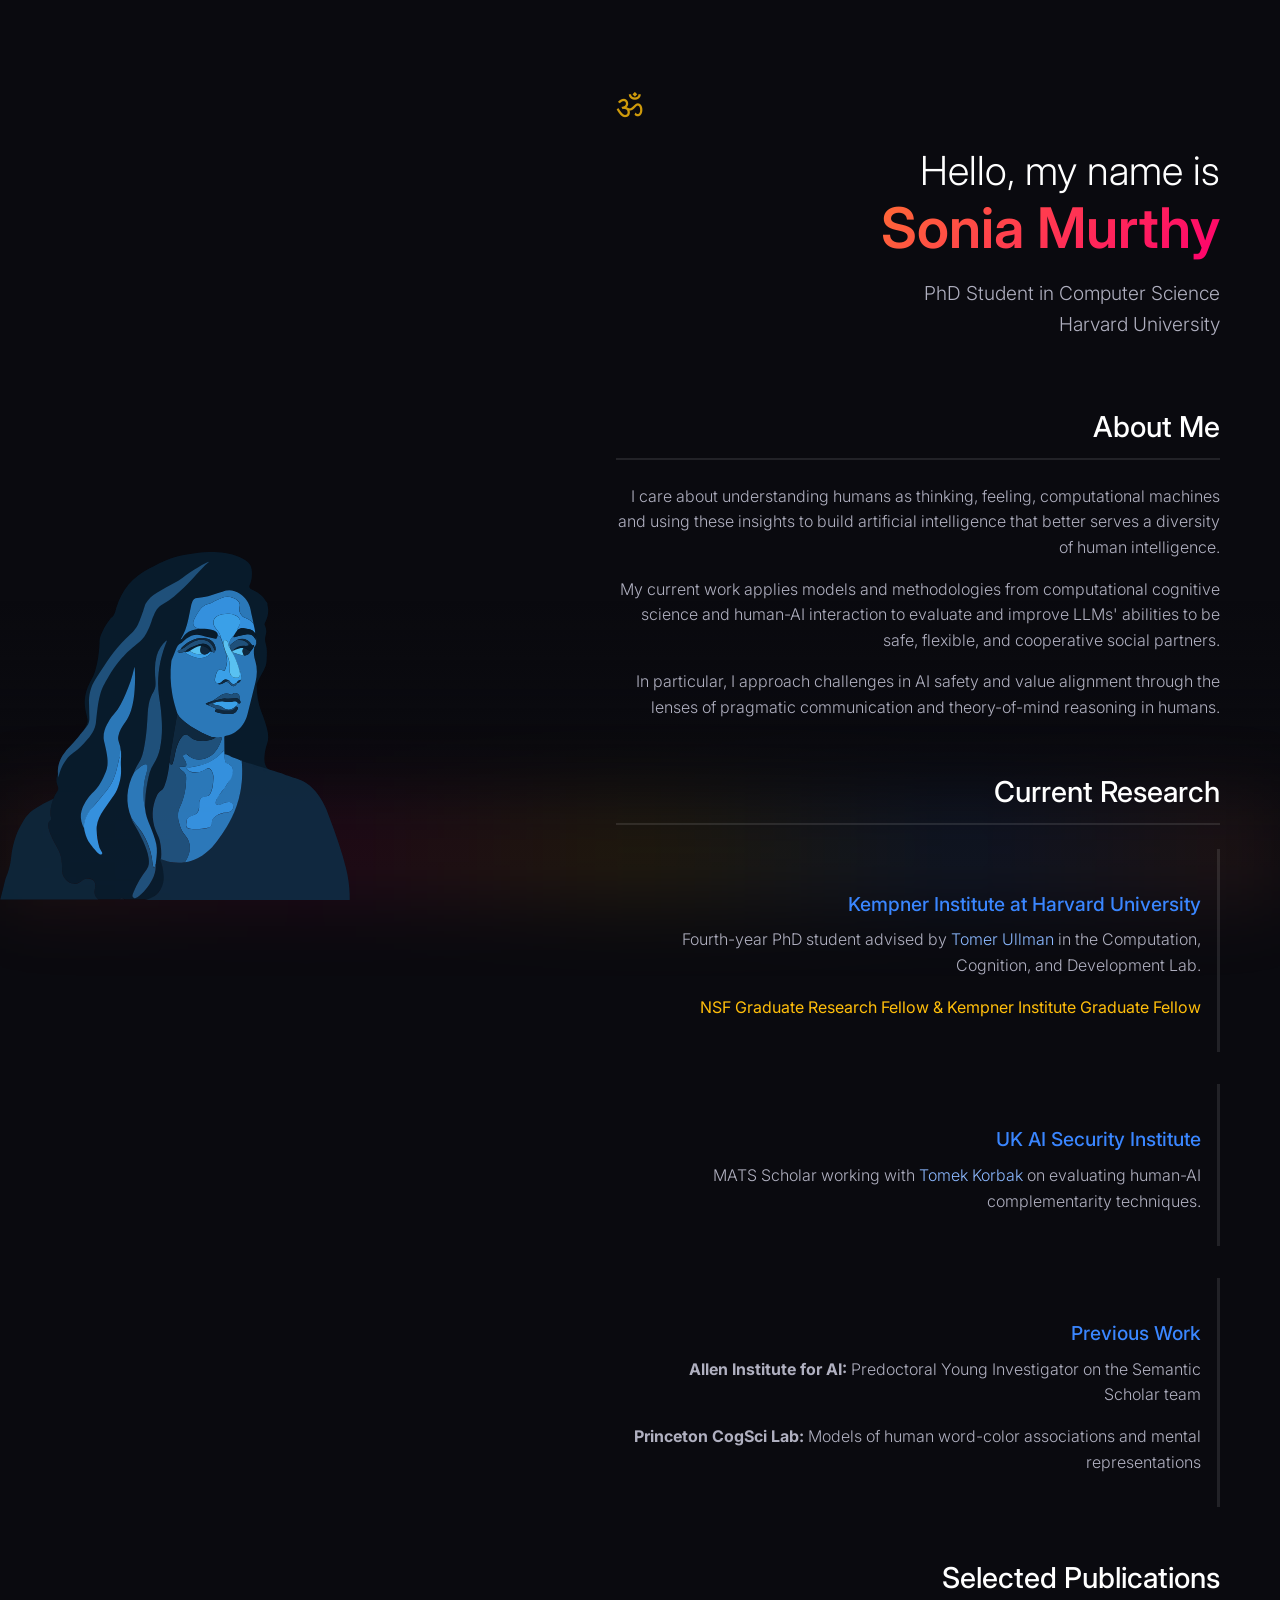
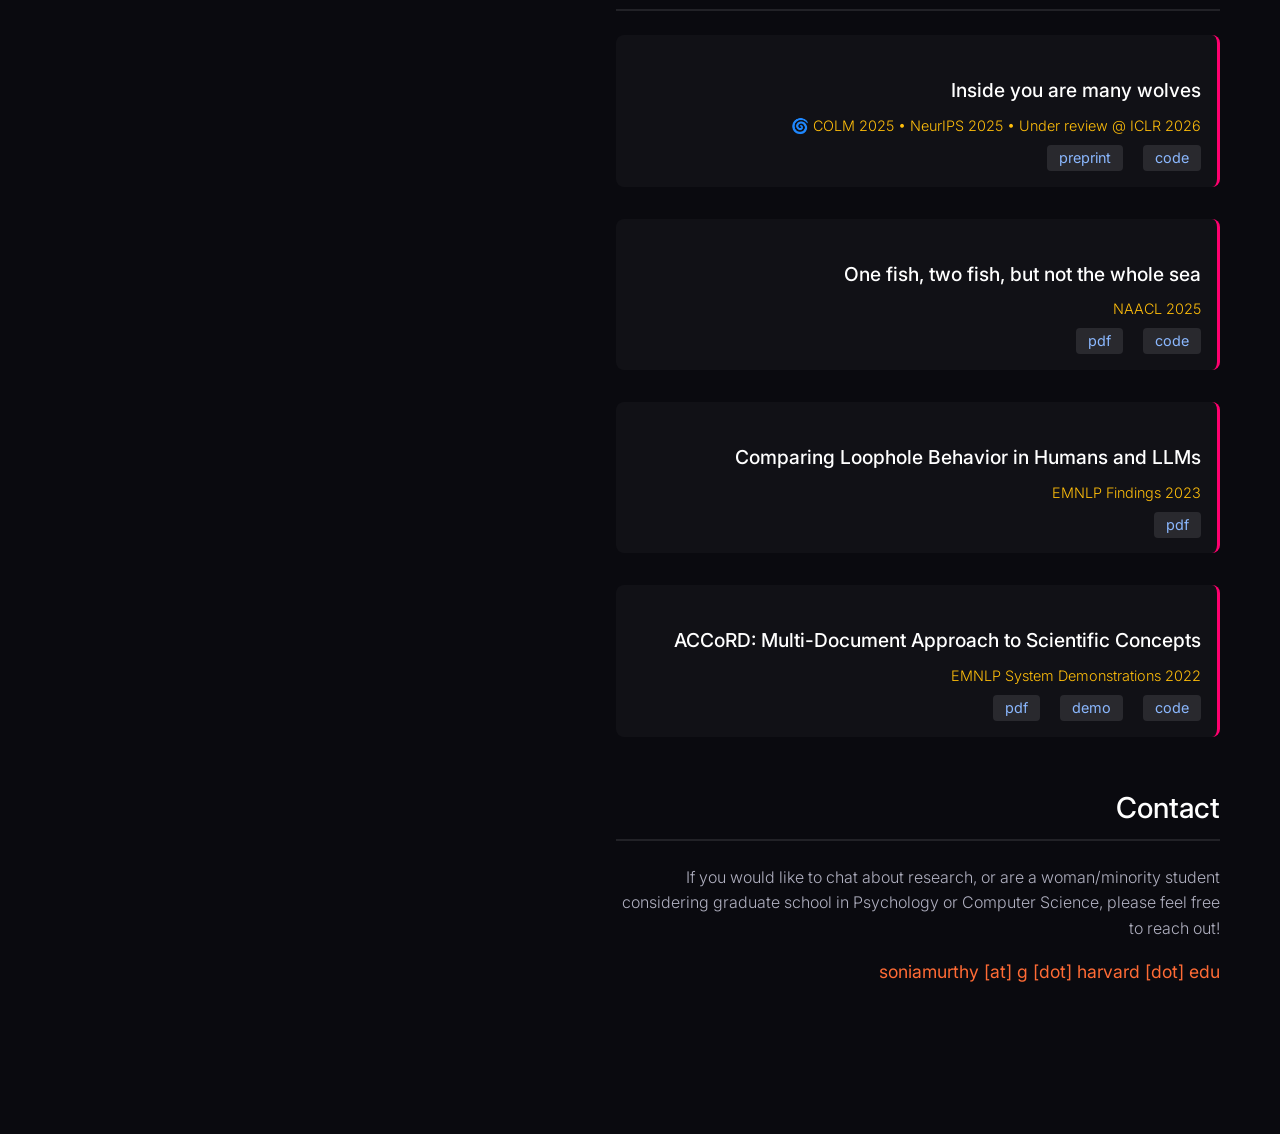
==== index-dark.html @ 1f0b8990 "init" ====
<!DOCTYPE html>
<html lang="en">
<head>
    <meta charset="UTF-8">
    <meta name="viewport" content="width=device-width, initial-scale=1.0">
    <title>Sonia Murthy - AI Researcher</title>
    <link rel="preconnect" href="https://fonts.googleapis.com">
    <link rel="preconnect" href="https://fonts.gstatic.com" crossorigin>
    <link href="https://fonts.googleapis.com/css2?family=Inter:wght@300;400;500;600;700&display=swap" rel="stylesheet">
    <link rel="stylesheet" href="style-dark.css">
</head>
<body>
    <!-- Fixed Portrait in Bottom Left -->
    <div class="portrait-container">
        <img src="images/portrait.svg" alt="Portrait" class="portrait">
    </div>

    <!-- Cascading Elements -->
    <div class="cascade-container">
        <img src="images/plumeria1.svg" alt="Plumeria" class="cascade-element plumeria-1">
        <img src="images/cube2.svg" alt="Cube" class="cascade-element cube-2">
        <img src="images/block1.svg" alt="Block" class="cascade-element block-1">
        <img src="images/paradise.svg" alt="Bird of Paradise" class="cascade-element paradise">
        <img src="images/cube3.svg" alt="Cube" class="cascade-element cube-3">
        <img src="images/plumeria2.svg" alt="Plumeria" class="cascade-element plumeria-2">
        <img src="images/block2.svg" alt="Block" class="cascade-element block-2">
        <img src="images/cube4.svg" alt="Cube" class="cascade-element cube-4">
        <img src="images/block3.svg" alt="Block" class="cascade-element block-3">
        <img src="images/cube5.svg" alt="Cube" class="cascade-element cube-5">
    </div>

    <!-- Color Gradient Overlay at Bottom -->
    <div class="color-dissolve"></div>

    <!-- Main Content - Right Justified -->
    <main class="content">
        <section class="intro">
            <div class="om-symbol">ॐ</div>
            <h1>Hello, my name is<br><span class="name">Sonia Murthy</span></h1>
            <p class="subtitle">PhD Student in Computer Science<br>Harvard University</p>
        </section>

        <section class="about">
            <h2>About Me</h2>
            <p>I care about understanding humans as thinking, feeling, computational machines and using these insights to build artificial intelligence that better serves a diversity of human intelligence.</p>
            
            <p>My current work applies models and methodologies from computational cognitive science and human-AI interaction to evaluate and improve LLMs' abilities to be safe, flexible, and cooperative social partners.</p>
            
            <p>In particular, I approach challenges in AI safety and value alignment through the lenses of pragmatic communication and theory-of-mind reasoning in humans.</p>
        </section>

        <section class="experience">
            <h2>Current Research</h2>
            
            <div class="position">
                <h3>Kempner Institute at Harvard University</h3>
                <p>Fourth-year PhD student advised by <a href="https://www.tomerullman.org/" target="_blank">Tomer Ullman</a> in the Computation, Cognition, and Development Lab.</p>
                <p class="highlight">NSF Graduate Research Fellow & Kempner Institute Graduate Fellow</p>
            </div>

            <div class="position">
                <h3>UK AI Security Institute</h3>
                <p>MATS Scholar working with <a href="https://tomekkorbak.com/" target="_blank">Tomek Korbak</a> on evaluating human-AI complementarity techniques.</p>
            </div>

            <div class="position">
                <h3>Previous Work</h3>
                <p><strong>Allen Institute for AI:</strong> Predoctoral Young Investigator on the Semantic Scholar team</p>
                <p><strong>Princeton CogSci Lab:</strong> Models of human word-color associations and mental representations</p>
            </div>
        </section>

        <section class="publications">
            <h2>Selected Publications</h2>
            
            <div class="publication">
                <h3>Inside you are many wolves</h3>
                <p class="venue">🌀 COLM 2025 • NeurIPS 2025 • Under review @ ICLR 2026</p>
                <div class="links">
                    <a href="https://arxiv.org/abs/2506.20666" target="_blank">preprint</a>
                    <a href="https://github.com/skmur/many-wolves" target="_blank">code</a>
                </div>
            </div>

            <div class="publication">
                <h3>One fish, two fish, but not the whole sea</h3>
                <p class="venue">NAACL 2025</p>
                <div class="links">
                    <a href="https://aclanthology.org/2025.naacl-long.561/" target="_blank">pdf</a>
                    <a href="https://github.com/skmur/onefish-twofish" target="_blank">code</a>
                </div>
            </div>

            <div class="publication">
                <h3>Comparing Loophole Behavior in Humans and LLMs</h3>
                <p class="venue">EMNLP Findings 2023</p>
                <div class="links">
                    <a href="https://aclanthology.org/2023.findings-emnlp.264/" target="_blank">pdf</a>
                </div>
            </div>

            <div class="publication">
                <h3>ACCoRD: Multi-Document Approach to Scientific Concepts</h3>
                <p class="venue">EMNLP System Demonstrations 2022</p>
                <div class="links">
                    <a href="https://aclanthology.org/2022.emnlp-demos.20/" target="_blank">pdf</a>
                    <a href="https://accord.allenai.org" target="_blank">demo</a>
                    <a href="https://github.com/allenai/ACCoRD" target="_blank">code</a>
                </div>
            </div>
        </section>

        <section class="contact">
            <h2>Contact</h2>
            <p>If you would like to chat about research, or are a woman/minority student considering graduate school in Psychology or Computer Science, please feel free to reach out!</p>
            <p class="email">soniamurthy [at] g [dot] harvard [dot] edu</p>
        </section>
    </main>
</body>
</html>
---- style-dark.css ----
/* Dark Theme Personal Website with Cascading Elements */

:root {
    --bg-dark: #0a0a0f;
    --text-primary: #ffffff;
    --text-secondary: #b0b0c0;
    --accent-orange: #ff6b35;
    --accent-pink: #ff006e;
    --accent-yellow: #ffbe0b;
    --accent-blue: #3a86ff;
    --link-color: #8bb8ff;
    --content-width: 45%;
}

* {
    margin: 0;
    padding: 0;
    box-sizing: border-box;
}

html {
    scroll-behavior: smooth;
}

body {
    font-family: 'Inter', -apple-system, BlinkMacSystemFont, 'Segoe UI', sans-serif;
    background: var(--bg-dark);
    color: var(--text-primary);
    line-height: 1.6;
    overflow-x: hidden;
    min-height: 100vh;
    position: relative;
}

/* Portrait Container - Fixed Bottom Left */
.portrait-container {
    position: fixed;
    bottom: 0;
    left: 0;
    width: 400px;
    height: 600px;
    z-index: 10;
    pointer-events: none;
}

.portrait {
    width: 100%;
    height: 100%;
    object-fit: contain;
    object-position: bottom left;
    opacity: 0.95;
}

/* Cascading Elements Container */
.cascade-container {
    position: fixed;
    top: 0;
    left: 0;
    width: 100%;
    height: 100%;
    pointer-events: none;
    z-index: 1;
}

/* Individual Cascade Elements */
.cascade-element {
    position: absolute;
    animation: cascade 15s infinite ease-in-out;
    opacity: 0;
}

/* Plumerias */
.plumeria-1 {
    width: 80px;
    left: 10%;
    animation-delay: 0s;
    animation-duration: 12s;
}

.plumeria-2 {
    width: 100px;
    left: 25%;
    animation-delay: 4s;
    animation-duration: 14s;
}

/* Cubes */
.cube-2 {
    width: 60px;
    left: 15%;
    animation-delay: 2s;
    animation-duration: 13s;
}

.cube-3 {
    width: 70px;
    left: 35%;
    animation-delay: 6s;
    animation-duration: 15s;
}

.cube-4 {
    width: 50px;
    left: 45%;
    animation-delay: 8s;
    animation-duration: 11s;
}

.cube-5 {
    width: 65px;
    left: 5%;
    animation-delay: 10s;
    animation-duration: 16s;
}

/* Blocks */
.block-1 {
    width: 75px;
    left: 30%;
    animation-delay: 1s;
    animation-duration: 14s;
}

.block-2 {
    width: 55px;
    left: 20%;
    animation-delay: 5s;
    animation-duration: 12s;
}

.block-3 {
    width: 85px;
    left: 40%;
    animation-delay: 9s;
    animation-duration: 17s;
}

/* Paradise Flower */
.paradise {
    width: 90px;
    left: 50%;
    animation-delay: 3s;
    animation-duration: 13s;
}

/* Cascade Animation */
@keyframes cascade {
    0% {
        transform: translateY(-100px) rotate(0deg);
        opacity: 0;
    }
    10% {
        opacity: 1;
    }
    70% {
        opacity: 1;
        transform: translateY(calc(100vh - 300px)) rotate(180deg);
    }
    85% {
        opacity: 0.3;
        filter: blur(2px);
        transform: translateY(calc(100vh - 150px)) rotate(270deg);
    }
    100% {
        transform: translateY(100vh) rotate(360deg);
        opacity: 0;
        filter: blur(8px) saturate(3);
    }
}

/* Color Dissolve Gradient at Bottom */
.color-dissolve {
    position: fixed;
    bottom: 0;
    left: 0;
    width: 100%;
    height: 300px;
    background: linear-gradient(
        to bottom,
        transparent 0%,
        rgba(10, 10, 15, 0.3) 30%,
        rgba(10, 10, 15, 0.8) 60%,
        var(--bg-dark) 90%
    );
    z-index: 2;
    pointer-events: none;
}

.color-dissolve::before {
    content: '';
    position: absolute;
    bottom: 0;
    left: 0;
    width: 100%;
    height: 100px;
    background: linear-gradient(
        90deg,
        rgba(255, 107, 53, 0.1) 0%,
        rgba(255, 0, 110, 0.1) 25%,
        rgba(255, 190, 11, 0.1) 50%,
        rgba(58, 134, 255, 0.1) 75%,
        rgba(255, 107, 53, 0.1) 100%
    );
    filter: blur(40px);
    animation: colorShift 10s infinite ease-in-out;
}

@keyframes colorShift {
    0%, 100% {
        opacity: 0.3;
        transform: scaleX(1);
    }
    50% {
        opacity: 0.5;
        transform: scaleX(1.1);
    }
}

/* Main Content - Right Justified */
.content {
    position: relative;
    z-index: 5;
    width: var(--content-width);
    margin-left: auto;
    padding: 80px 60px 100px 40px;
    min-height: 100vh;
}

/* Om Symbol */
.om-symbol {
    font-size: 2rem;
    color: var(--accent-yellow);
    opacity: 0.8;
    margin-bottom: 1rem;
}

/* Typography */
h1 {
    font-size: 2.5rem;
    font-weight: 300;
    line-height: 1.2;
    margin-bottom: 1rem;
    text-align: right;
}

.name {
    font-size: 3.5rem;
    font-weight: 600;
    background: linear-gradient(135deg, var(--accent-orange), var(--accent-pink));
    -webkit-background-clip: text;
    -webkit-text-fill-color: transparent;
    background-clip: text;
}

.subtitle {
    font-size: 1.2rem;
    color: var(--text-secondary);
    margin-bottom: 3rem;
    text-align: right;
}

h2 {
    font-size: 1.8rem;
    font-weight: 500;
    margin: 3rem 0 1.5rem;
    text-align: right;
    color: var(--text-primary);
    border-bottom: 2px solid rgba(255, 255, 255, 0.1);
    padding-bottom: 0.5rem;
}

h3 {
    font-size: 1.2rem;
    font-weight: 500;
    margin: 1.5rem 0 0.5rem;
    text-align: right;
    color: var(--accent-blue);
}

p {
    margin-bottom: 1rem;
    text-align: right;
    color: var(--text-secondary);
    font-weight: 300;
}

/* Sections */
section {
    margin-bottom: 3rem;
}

.intro {
    margin-bottom: 4rem;
}

/* Links */
a {
    color: var(--link-color);
    text-decoration: none;
    border-bottom: 1px solid transparent;
    transition: all 0.3s ease;
}

a:hover {
    border-bottom-color: var(--link-color);
}

/* Experience Section */
.position {
    margin-bottom: 2rem;
    padding: 1rem;
    border-right: 3px solid rgba(255, 255, 255, 0.1);
    transition: all 0.3s ease;
}

.position:hover {
    border-right-color: var(--accent-orange);
    background: rgba(255, 255, 255, 0.02);
}

.highlight {
    color: var(--accent-yellow);
    font-weight: 400;
}

/* Publications */
.publication {
    margin-bottom: 2rem;
    padding: 1rem;
    background: rgba(255, 255, 255, 0.03);
    border-radius: 8px;
    border-right: 3px solid var(--accent-pink);
}

.publication h3 {
    color: var(--text-primary);
    text-align: right;
    margin-bottom: 0.5rem;
}

.venue {
    color: var(--accent-yellow);
    font-size: 0.9rem;
    margin-bottom: 0.5rem;
}

.links {
    text-align: right;
    margin-top: 0.5rem;
}

.links a {
    margin-left: 1rem;
    padding: 0.25rem 0.75rem;
    background: rgba(255, 255, 255, 0.1);
    border-radius: 4px;
    font-size: 0.9rem;
    transition: all 0.3s ease;
}

.links a:hover {
    background: var(--accent-blue);
    color: white;
    border-bottom-color: transparent;
}

/* Contact Section */
.email {
    font-size: 1.1rem;
    color: var(--accent-orange);
    font-weight: 400;
}

/* Responsive Design */
@media (max-width: 1400px) {
    :root {
        --content-width: 55%;
    }
    
    .portrait-container {
        width: 350px;
        height: 500px;
    }
}

@media (max-width: 1200px) {
    :root {
        --content-width: 60%;
    }
    
    .portrait-container {
        width: 300px;
        height: 450px;
    }
}

@media (max-width: 992px) {
    :root {
        --content-width: 100%;
    }
    
    .content {
        padding: 60px 40px 400px;
        text-align: left !important;
    }
    
    h1, h2, h3, p, .subtitle, .links {
        text-align: left !important;
    }
    
    .portrait-container {
        width: 100%;
        height: 350px;
        position: fixed;
        bottom: 0;
        left: 50%;
        transform: translateX(-50%);
    }
    
    .portrait {
        object-position: center bottom;
        opacity: 0.3;
    }
    
    .position, .publication {
        border-right: none;
        border-left: 3px solid rgba(255, 255, 255, 0.1);
    }
    
    .publication {
        border-left-color: var(--accent-pink);
    }
    
    .position:hover {
        border-left-color: var(--accent-orange);
    }
}

@media (max-width: 768px) {
    h1 {
        font-size: 2rem;
    }
    
    .name {
        font-size: 2.5rem;
    }
    
    .cascade-element {
        animation-duration: 10s !important;
    }
    
    .content {
        padding: 40px 20px 400px;
    }
}

/* Loading Animation */
@keyframes fadeIn {
    from {
        opacity: 0;
        transform: translateY(20px);
    }
    to {
        opacity: 1;
        transform: translateY(0);
    }
}

section {
    animation: fadeIn 0.8s ease-out;
}

/* Print Styles */
@media print {
    .cascade-container,
    .color-dissolve,
    .portrait-container {
        display: none;
    }
    
    body {
        background: white;
        color: black;
    }
    
    .content {
        width: 100%;
        margin: 0;
        padding: 20px;
    }
}
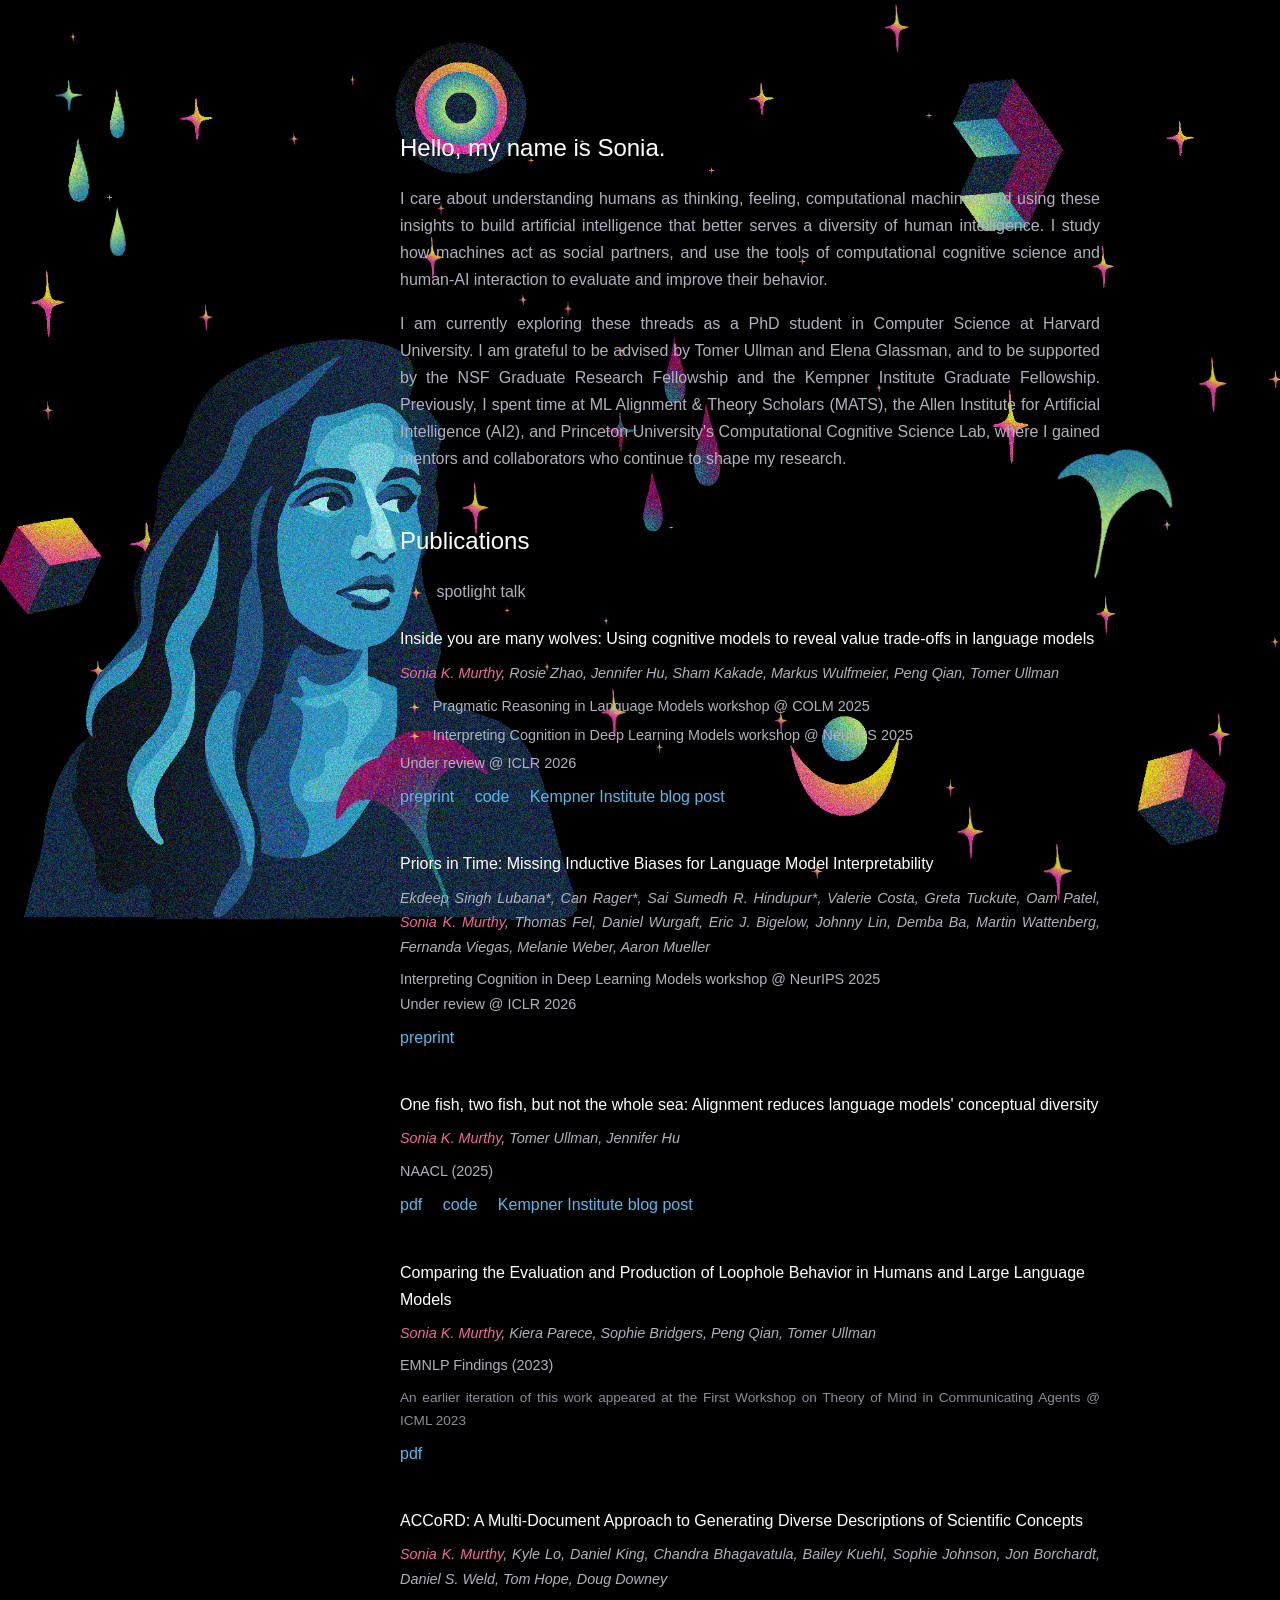
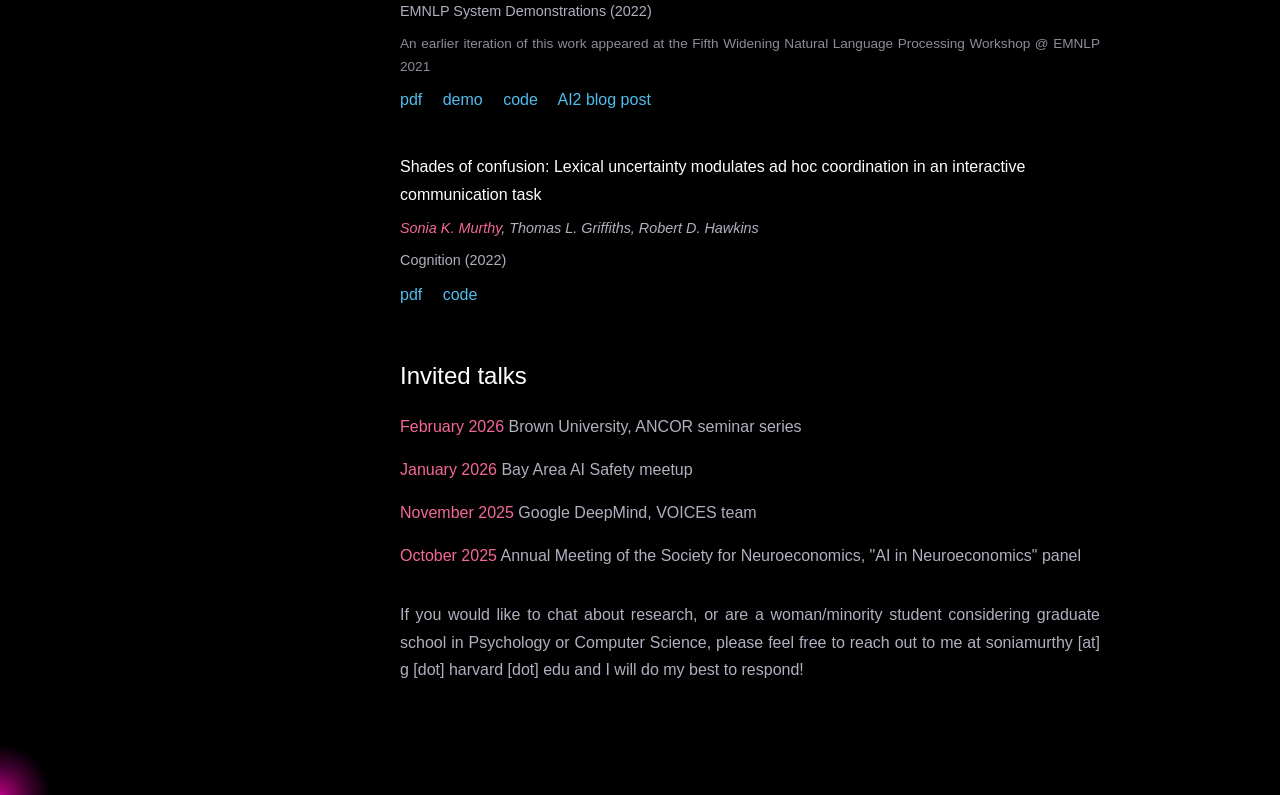
==== commit 60f02437: "Add dynamic background animations and interactive cursor effect - Add twinkling sparkle animations (" ====
--- a/index-dark.html
+++ b/index-dark.html
@@ -3,118 +3,205 @@
 <head>
     <meta charset="UTF-8">
     <meta name="viewport" content="width=device-width, initial-scale=1.0">
-    <title>Sonia Murthy - AI Researcher</title>
+    <title>Sonia Murthy</title>
     <link rel="preconnect" href="https://fonts.googleapis.com">
     <link rel="preconnect" href="https://fonts.gstatic.com" crossorigin>
-    <link href="https://fonts.googleapis.com/css2?family=Inter:wght@300;400;500;600;700&display=swap" rel="stylesheet">
+    <link href="https://fonts.googleapis.com/css2?family=IBM+Plex+Sans:wght@300;400;500&display=swap" rel="stylesheet">
     <link rel="stylesheet" href="style-dark.css">
 </head>
 <body>
-    <!-- Fixed Portrait in Bottom Left -->
+    <!-- Portrait Background -->
     <div class="portrait-container">
-        <img src="images/portrait.svg" alt="Portrait" class="portrait">
+        <img src="images/v2/portrait.svg" alt="Portrait" class="portrait">
     </div>
 
-    <!-- Cascading Elements -->
-    <div class="cascade-container">
-        <img src="images/plumeria1.svg" alt="Plumeria" class="cascade-element plumeria-1">
-        <img src="images/cube2.svg" alt="Cube" class="cascade-element cube-2">
-        <img src="images/block1.svg" alt="Block" class="cascade-element block-1">
-        <img src="images/paradise.svg" alt="Bird of Paradise" class="cascade-element paradise">
-        <img src="images/cube3.svg" alt="Cube" class="cascade-element cube-3">
-        <img src="images/plumeria2.svg" alt="Plumeria" class="cascade-element plumeria-2">
-        <img src="images/block2.svg" alt="Block" class="cascade-element block-2">
-        <img src="images/cube4.svg" alt="Cube" class="cascade-element cube-4">
-        <img src="images/block3.svg" alt="Block" class="cascade-element block-3">
-        <img src="images/cube5.svg" alt="Cube" class="cascade-element cube-5">
+    <!-- Purple flower in front of portrait -->
+    <img src="images/v2/flower-purple.svg" alt="" class="bg-shape shape-4">
+
+    <!-- Background Shapes -->
+    <div class="background-shapes">
+        <!-- Sparkles with varying sizes -->
+        <img src="images/v2/sparkle-1.svg" alt="" class="bg-shape shape-sparkle-1">
+        <img src="images/v2/sparkle-1.svg" alt="" class="bg-shape shape-sparkle-2">
+        <img src="images/v2/sparkle-1.svg" alt="" class="bg-shape shape-sparkle-3">
+        <img src="images/v2/sparkle-1.svg" alt="" class="bg-shape shape-sparkle-4">
+        <img src="images/v2/sparkle-1.svg" alt="" class="bg-shape shape-sparkle-5">
+        <img src="images/v2/sparkle-2.svg" alt="" class="bg-shape shape-sparkle-6">
+        <img src="images/v2/sparkle-2.svg" alt="" class="bg-shape shape-sparkle-7">
+        <img src="images/v2/sparkle-2.svg" alt="" class="bg-shape shape-sparkle-8">
+        <img src="images/v2/sparkle-2.svg" alt="" class="bg-shape shape-sparkle-9">
+        <img src="images/v2/sparkle-2.svg" alt="" class="bg-shape shape-sparkle-10">
+        <img src="images/v2/sparkle-1.svg" alt="" class="bg-shape shape-sparkle-11">
+        <img src="images/v2/sparkle-1.svg" alt="" class="bg-shape shape-sparkle-12">
+        <img src="images/v2/sparkle-1.svg" alt="" class="bg-shape shape-sparkle-13">
+        <img src="images/v2/sparkle-1.svg" alt="" class="bg-shape shape-sparkle-14">
+        <img src="images/v2/sparkle-1.svg" alt="" class="bg-shape shape-sparkle-15">
+        <img src="images/v2/sparkle-2.svg" alt="" class="bg-shape shape-sparkle-16">
+        <img src="images/v2/sparkle-2.svg" alt="" class="bg-shape shape-sparkle-17">
+        <img src="images/v2/sparkle-2.svg" alt="" class="bg-shape shape-sparkle-18">
+        <img src="images/v2/sparkle-1.svg" alt="" class="bg-shape shape-sparkle-19">
+        <img src="images/v2/sparkle-1.svg" alt="" class="bg-shape shape-sparkle-20">
+        <img src="images/v2/sparkle-2.svg" alt="" class="bg-shape shape-sparkle-21">
+        <img src="images/v2/sparkle-2.svg" alt="" class="bg-shape shape-sparkle-22">
+        <img src="images/v2/sparkle-1.svg" alt="" class="bg-shape shape-sparkle-23">
+        <img src="images/v2/sparkle-2.svg" alt="" class="bg-shape shape-sparkle-24">
+        <img src="images/v2/sparkle-1.svg" alt="" class="bg-shape shape-sparkle-25">
+        <img src="images/v2/sparkle-2.svg" alt="" class="bg-shape shape-sparkle-26">
+        <img src="images/v2/sparkle-1.svg" alt="" class="bg-shape shape-sparkle-27">
+        <img src="images/v2/sparkle-2.svg" alt="" class="bg-shape shape-sparkle-28">
+        <img src="images/v2/sparkle-1.svg" alt="" class="bg-shape shape-sparkle-29">
+        <img src="images/v2/sparkle-2.svg" alt="" class="bg-shape shape-sparkle-30">
+        <img src="images/v2/sparkle-1.svg" alt="" class="bg-shape shape-sparkle-31">
+        <img src="images/v2/sparkle-2.svg" alt="" class="bg-shape shape-sparkle-32">
+        <img src="images/v2/sparkle-1.svg" alt="" class="bg-shape shape-sparkle-33">
+        <img src="images/v2/sparkle-2.svg" alt="" class="bg-shape shape-sparkle-34">
+        <img src="images/v2/sparkle-1.svg" alt="" class="bg-shape shape-sparkle-35">
+        <img src="images/v2/sparkle-2.svg" alt="" class="bg-shape shape-sparkle-36">
+        <img src="images/v2/sparkle-1.svg" alt="" class="bg-shape shape-sparkle-37">
+        <img src="images/v2/sparkle-2.svg" alt="" class="bg-shape shape-sparkle-38">
+        <img src="images/v2/sparkle-1.svg" alt="" class="bg-shape shape-sparkle-39">
+        <img src="images/v2/sparkle-2.svg" alt="" class="bg-shape shape-sparkle-40">
+        <img src="images/v2/sparkle-1.svg" alt="" class="bg-shape shape-sparkle-41">
+        <img src="images/v2/sparkle-2.svg" alt="" class="bg-shape shape-sparkle-42">
+        <img src="images/v2/sparkle-1.svg" alt="" class="bg-shape shape-sparkle-43">
+        <img src="images/v2/sparkle-2.svg" alt="" class="bg-shape shape-sparkle-44">
+        <img src="images/v2/sparkle-1.svg" alt="" class="bg-shape shape-sparkle-45">
+        <img src="images/v2/sparkle-2.svg" alt="" class="bg-shape shape-sparkle-46">
+        <img src="images/v2/sparkle-1.svg" alt="" class="bg-shape shape-sparkle-47">
+        <img src="images/v2/sparkle-2.svg" alt="" class="bg-shape shape-sparkle-48">
+        <img src="images/v2/sparkle-1.svg" alt="" class="bg-shape shape-sparkle-49">
+        <img src="images/v2/sparkle-2.svg" alt="" class="bg-shape shape-sparkle-50">
+        <img src="images/v2/sparkle-1.svg" alt="" class="bg-shape shape-sparkle-51">
+        <img src="images/v2/sparkle-2.svg" alt="" class="bg-shape shape-sparkle-52">
+        <img src="images/v2/sparkle-1.svg" alt="" class="bg-shape shape-sparkle-53">
+        <img src="images/v2/sparkle-2.svg" alt="" class="bg-shape shape-sparkle-54">
+        <img src="images/v2/sparkle-1.svg" alt="" class="bg-shape shape-sparkle-55">
+        <img src="images/v2/sparkle-2.svg" alt="" class="bg-shape shape-sparkle-56">
+        <img src="images/v2/sparkle-1.svg" alt="" class="bg-shape shape-sparkle-57">
+        <img src="images/v2/sparkle-2.svg" alt="" class="bg-shape shape-sparkle-58">
+        <img src="images/v2/sparkle-1.svg" alt="" class="bg-shape shape-sparkle-59">
+        <img src="images/v2/sparkle-2.svg" alt="" class="bg-shape shape-sparkle-60">
+
+        <!-- Other shapes -->
+        <img src="images/v2/tetris-1.svg" alt="" class="bg-shape shape-2">
+        <img src="images/v2/tetris-2.svg" alt="" class="bg-shape shape-3">
+        <img src="images/v2/cluster-blue.svg" alt="" class="bg-shape shape-5">
+        <img src="images/v2/cluster-purple.svg" alt="" class="bg-shape shape-6">
+        <img src="images/v2/cube-1.svg" alt="" class="bg-shape shape-7">
+        <img src="images/v2/bindu.svg" alt="" class="bg-shape shape-8">
+        <img src="images/v2/eye-1.svg" alt="" class="bg-shape shape-9">
+        <img src="images/v2/flower-blue.svg" alt="" class="bg-shape shape-10">
+        <img src="images/v2/cube-2.svg" alt="" class="bg-shape shape-11">
     </div>
 
-    <!-- Color Gradient Overlay at Bottom -->
-    <div class="color-dissolve"></div>
-
-    <!-- Main Content - Right Justified -->
+    <!-- Om Symbol -->
+    <!-- <div class="om-symbol-top"><p>ॐ</p></div> -->
+
+    <!-- Main Content -->
     <main class="content">
         <section class="intro">
-            <div class="om-symbol">ॐ</div>
-            <h1>Hello, my name is<br><span class="name">Sonia Murthy</span></h1>
-            <p class="subtitle">PhD Student in Computer Science<br>Harvard University</p>
-        </section>
-
-        <section class="about">
-            <h2>About Me</h2>
-            <p>I care about understanding humans as thinking, feeling, computational machines and using these insights to build artificial intelligence that better serves a diversity of human intelligence.</p>
-            
-            <p>My current work applies models and methodologies from computational cognitive science and human-AI interaction to evaluate and improve LLMs' abilities to be safe, flexible, and cooperative social partners.</p>
-            
-            <p>In particular, I approach challenges in AI safety and value alignment through the lenses of pragmatic communication and theory-of-mind reasoning in humans.</p>
-        </section>
-
-        <section class="experience">
-            <h2>Current Research</h2>
-            
-            <div class="position">
-                <h3>Kempner Institute at Harvard University</h3>
-                <p>Fourth-year PhD student advised by <a href="https://www.tomerullman.org/" target="_blank">Tomer Ullman</a> in the Computation, Cognition, and Development Lab.</p>
-                <p class="highlight">NSF Graduate Research Fellow & Kempner Institute Graduate Fellow</p>
-            </div>
-
-            <div class="position">
-                <h3>UK AI Security Institute</h3>
-                <p>MATS Scholar working with <a href="https://tomekkorbak.com/" target="_blank">Tomek Korbak</a> on evaluating human-AI complementarity techniques.</p>
-            </div>
-
-            <div class="position">
-                <h3>Previous Work</h3>
-                <p><strong>Allen Institute for AI:</strong> Predoctoral Young Investigator on the Semantic Scholar team</p>
-                <p><strong>Princeton CogSci Lab:</strong> Models of human word-color associations and mental representations</p>
-            </div>
+            <h2>Hello, my name is Sonia.</h2>
+
+            <p>I care about understanding humans as thinking, feeling, computational machines and using these insights to build artificial intelligence that better serves a diversity of human intelligence. I study how machines act as social partners, and use the tools of computational cognitive science and human-AI interaction to evaluate and improve their behavior.</p>
+
+            <p>I am currently exploring these threads as a PhD student in Computer Science at Harvard University. I am grateful to be advised by Tomer Ullman and Elena Glassman, and to be supported by the NSF Graduate Research Fellowship and the Kempner Institute Graduate Fellowship. Previously, I spent time at ML Alignment & Theory Scholars (MATS), the Allen Institute for Artificial Intelligence (AI2), and Princeton University's Computational Cognitive Science Lab, where I gained mentors and collaborators who continue to shape my research. </p>
+
         </section>
 
         <section class="publications">
-            <h2>Selected Publications</h2>
-            
-            <div class="publication">
-                <h3>Inside you are many wolves</h3>
-                <p class="venue">🌀 COLM 2025 • NeurIPS 2025 • Under review @ ICLR 2026</p>
+            <h2>Publications</h2>
+            <p><img src="images/v2/sparkle-1.svg" alt="sparkle" class="inline-sparkle"> spotlight talk</p>
+
+            <div class="publication">
+                <h3>Inside you are many wolves: Using cognitive models to reveal value trade-offs in language models</h3>
+                <p class="authors"><span class="author-highlight">Sonia K. Murthy</span>, Rosie Zhao, Jennifer Hu, Sham Kakade, Markus Wulfmeier, Peng Qian, Tomer Ullman</p>
+                <p class="venue"><img src="images/v2/sparkle-1.svg" alt="sparkle" class="inline-sparkle"> Pragmatic Reasoning in Language Models workshop @ COLM 2025<br><img src="images/v2/sparkle-1.svg" alt="sparkle" class="inline-sparkle"> Interpreting Cognition in Deep Learning Models workshop @ NeurIPS 2025<br>Under review @ ICLR 2026</p>
                 <div class="links">
                     <a href="https://arxiv.org/abs/2506.20666" target="_blank">preprint</a>
                     <a href="https://github.com/skmur/many-wolves" target="_blank">code</a>
-                </div>
-            </div>
-
-            <div class="publication">
-                <h3>One fish, two fish, but not the whole sea</h3>
-                <p class="venue">NAACL 2025</p>
+                    <a href="https://kempnerinstitute.harvard.edu/research/deeper-learning/using-cognitive-models-to-reveal-value-trade-offs-in-language-models/" target="_blank">Kempner Institute blog post</a>
+                </div>
+            </div>
+
+            <div class="publication">
+                <h3>Priors in Time: Missing Inductive Biases for Language Model Interpretability</h3>
+                <p class="authors">Ekdeep Singh Lubana*, Can Rager*, Sai Sumedh R. Hindupur*, Valerie Costa, Greta Tuckute, Oam Patel, <span class="author-highlight">Sonia K. Murthy</span>, Thomas Fel, Daniel Wurgaft, Eric J. Bigelow, Johnny Lin, Demba Ba, Martin Wattenberg, Fernanda Viegas, Melanie Weber, Aaron Mueller</p>
+                <p class="venue">Interpreting Cognition in Deep Learning Models workshop @ NeurIPS 2025<br>Under review @ ICLR 2026</p>
+                <div class="links">
+                    <a href="https://arxiv.org/abs/2511.01836" target="_blank">preprint</a>
+                </div>
+            </div>
+
+            <div class="publication">
+                <h3>One fish, two fish, but not the whole sea: Alignment reduces language models' conceptual diversity</h3>
+                <p class="authors"><span class="author-highlight">Sonia K. Murthy</span>, Tomer Ullman, Jennifer Hu</p>
+                <p class="venue">NAACL (2025)</p>
                 <div class="links">
                     <a href="https://aclanthology.org/2025.naacl-long.561/" target="_blank">pdf</a>
                     <a href="https://github.com/skmur/onefish-twofish" target="_blank">code</a>
-                </div>
-            </div>
-
-            <div class="publication">
-                <h3>Comparing Loophole Behavior in Humans and LLMs</h3>
-                <p class="venue">EMNLP Findings 2023</p>
+                    <a href="https://kempnerinstitute.harvard.edu/blog/alignment-reduces-language-models-conceptual-diversity/" target="_blank">Kempner Institute blog post</a>
+                </div>
+            </div>
+
+            <div class="publication">
+                <h3>Comparing the Evaluation and Production of Loophole Behavior in Humans and Large Language Models</h3>
+                <p class="authors"><span class="author-highlight">Sonia K. Murthy</span>, Kiera Parece, Sophie Bridgers, Peng Qian, Tomer Ullman</p>
+                <p class="venue">EMNLP Findings (2023)</p>
+                <p class="note">An earlier iteration of this work appeared at the First Workshop on Theory of Mind in Communicating Agents @ ICML 2023</p>
                 <div class="links">
                     <a href="https://aclanthology.org/2023.findings-emnlp.264/" target="_blank">pdf</a>
                 </div>
             </div>
 
             <div class="publication">
-                <h3>ACCoRD: Multi-Document Approach to Scientific Concepts</h3>
-                <p class="venue">EMNLP System Demonstrations 2022</p>
+                <h3>ACCoRD: A Multi-Document Approach to Generating Diverse Descriptions of Scientific Concepts</h3>
+                <p class="authors"><span class="author-highlight">Sonia K. Murthy</span>, Kyle Lo, Daniel King, Chandra Bhagavatula, Bailey Kuehl, Sophie Johnson, Jon Borchardt, Daniel S. Weld, Tom Hope, Doug Downey</p>
+                <p class="venue">EMNLP System Demonstrations (2022)</p>
+                <p class="note">An earlier iteration of this work appeared at the Fifth Widening Natural Language Processing Workshop @ EMNLP 2021</p>
                 <div class="links">
                     <a href="https://aclanthology.org/2022.emnlp-demos.20/" target="_blank">pdf</a>
                     <a href="https://accord.allenai.org" target="_blank">demo</a>
                     <a href="https://github.com/allenai/ACCoRD" target="_blank">code</a>
-                </div>
-            </div>
-        </section>
-
-        <section class="contact">
-            <h2>Contact</h2>
-            <p>If you would like to chat about research, or are a woman/minority student considering graduate school in Psychology or Computer Science, please feel free to reach out!</p>
-            <p class="email">soniamurthy [at] g [dot] harvard [dot] edu</p>
-        </section>
+                    <a href="https://medium.com/ai2-blog/accord-generating-diverse-descriptions-of-scientific-concepts-7b1e15c1b0a7" target="_blank">AI2 blog post</a>
+                </div>
+            </div>
+
+            <div class="publication">
+                <h3>Shades of confusion: Lexical uncertainty modulates ad hoc coordination in an interactive communication task</h3>
+                <p class="authors"><span class="author-highlight">Sonia K. Murthy</span>, Thomas L. Griffiths, Robert D. Hawkins</p>
+                <p class="venue">Cognition (2022)</p>
+                <div class="links">
+                    <a href="https://doi.org/10.1016/j.cognition.2022.105166" target="_blank">pdf</a>
+                    <a href="https://github.com/hawkrobe/reference_games" target="_blank">code</a>
+                </div>
+            </div>
+        </section>
+
+         <section class="talks">
+            <h2>Invited talks</h2>
+
+            <p><span class="author-highlight">February 2026</span> Brown University, ANCOR seminar series</p>
+            <p><span class="author-highlight">January 2026</span> Bay Area AI Safety meetup</p>
+            <p><span class="author-highlight">November 2025</span> Google DeepMind, VOICES team</p>
+            <p><span class="author-highlight">October 2025</span> Annual Meeting of the Society for Neuroeconomics, "AI in Neuroeconomics" panel</p>
+
+        </section>
+
+        <section class="end">
+            <p>If you would like to chat about research, or are a woman/minority student considering graduate school in Psychology or Computer Science, please feel free to reach out to me at <span class="email">soniamurthy [at] g [dot] harvard [dot] edu and I will do my best to respond! </span></p>
+        </section>
+
     </main>
+
+
+    <!-- Cursor orb -->
+    <div class="cursor-orb"></div>
+    <script>
+        const orb = document.querySelector('.cursor-orb');
+        document.addEventListener('mousemove', (e) => {
+            orb.style.left = e.clientX + 'px';
+            orb.style.top = e.clientY + 'px';
+        });
+    </script>
 </body>
 </html>
--- a/style-dark.css
+++ b/style-dark.css
@@ -1,15 +1,10 @@
-/* Dark Theme Personal Website with Cascading Elements */
+/* Minimalist Dark Theme */
 
 :root {
-    --bg-dark: #0a0a0f;
+    --bg-dark: #000000;
     --text-primary: #ffffff;
     --text-secondary: #b0b0c0;
-    --accent-orange: #ff6b35;
-    --accent-pink: #ff006e;
-    --accent-yellow: #ffbe0b;
-    --accent-blue: #3a86ff;
-    --link-color: #8bb8ff;
-    --content-width: 45%;
+    --link-color: #50bdec;
 }
 
 * {
@@ -18,474 +13,780 @@
     box-sizing: border-box;
 }
 
+/* Pulsing orb cursor */
+.cursor-orb {
+    position: fixed;
+    width: 120px;
+    height: 120px;
+    border-radius: 50%;
+    background: radial-gradient(circle, rgba(255, 0, 180, 0.7) 0%, rgba(200, 0, 150, 0.3) 35%, transparent 60%);
+    pointer-events: none;
+    z-index: 9999;
+    transform: translate(-50%, -50%);
+    animation: pulse-orb 4s ease-in-out infinite;
+    mix-blend-mode: difference;
+}
+
+@keyframes pulse-orb {
+    0%, 100% {
+        transform: translate(-50%, -50%) scale(1);
+        opacity: 0.8;
+    }
+    50% {
+        transform: translate(-50%, -50%) scale(1.4);
+        opacity: 0.5;
+    }
+}
+
 html {
     scroll-behavior: smooth;
+    height: 100%;
+    overscroll-behavior: none;
 }
 
 body {
-    font-family: 'Inter', -apple-system, BlinkMacSystemFont, 'Segoe UI', sans-serif;
-    background: var(--bg-dark);
-    color: var(--text-primary);
-    line-height: 1.6;
-    overflow-x: hidden;
+    font-family: 'Helvetica Neue Condensed', 'Helvetica Condensed', 'Arial Narrow', Arial, sans-serif;
+    font-weight: 400;
+    font-stretch: condensed;
+    background-color: var(--bg-dark);
+    overscroll-behavior: none;
+    color: var(--text-secondary);
+    line-height: 1.7;
+    font-size: 16px;
+    position: relative;
     min-height: 100vh;
-    position: relative;
-}
-
-/* Portrait Container - Fixed Bottom Left */
+}
+
+/* Portrait Background */
 .portrait-container {
     position: fixed;
-    bottom: 0;
-    left: 0;
-    width: 400px;
-    height: 600px;
-    z-index: 10;
-    pointer-events: none;
+    top: 35%;
+    /* bottom: 0;
+    left: 20; */
+    height: 70vh;
+    width: auto;
+    z-index: 1;
+    pointer-events: auto;
 }
 
 .portrait {
-    width: 100%;
     height: 100%;
+    width: auto;
+    display: block;
     object-fit: contain;
     object-position: bottom left;
-    opacity: 0.95;
-}
-
-/* Cascading Elements Container */
-.cascade-container {
+}
+
+/* Background Shapes */
+.background-shapes {
     position: fixed;
     top: 0;
     left: 0;
     width: 100%;
     height: 100%;
     pointer-events: none;
-    z-index: 1;
-}
-
-/* Individual Cascade Elements */
-.cascade-element {
+    z-index: 0;
+}
+
+.bg-shape {
     position: absolute;
-    animation: cascade 15s infinite ease-in-out;
-    opacity: 0;
-}
-
-/* Plumerias */
-.plumeria-1 {
+    opacity: 0.9;
+}
+
+/* Sparkle twinkle animation */
+@keyframes twinkle {
+    0%, 100% { opacity: 0.2; }
+    50% { opacity: 1; }
+}
+
+/* Slow constellation fade for shapes */
+@keyframes constellation {
+    0%, 100% { opacity: 0.1; }
+    50% { opacity: 0.85; }
+}
+
+/* Apply twinkle to all sparkles */
+[class*="shape-sparkle"] {
+    animation: twinkle ease-in-out infinite;
+}
+
+.shape-sparkle-1 { animation-duration: 12.8s; animation-delay: 0s; }
+.shape-sparkle-2 { animation-duration: 16.4s; animation-delay: 1.7s; }
+.shape-sparkle-3 { animation-duration: 11.2s; animation-delay: 4.3s; }
+.shape-sparkle-4 { animation-duration: 14.8s; animation-delay: 0.9s; }
+.shape-sparkle-5 { animation-duration: 18.0s; animation-delay: 6.2s; }
+.shape-sparkle-6 { animation-duration: 12.0s; animation-delay: 2.8s; }
+.shape-sparkle-7 { animation-duration: 15.6s; animation-delay: 7.4s; }
+.shape-sparkle-8 { animation-duration: 10.4s; animation-delay: 3.6s; }
+.shape-sparkle-9 { animation-duration: 17.2s; animation-delay: 5.1s; }
+.shape-sparkle-10 { animation-duration: 13.6s; animation-delay: 0.4s; }
+.shape-sparkle-11 { animation-duration: 11.6s; animation-delay: 4.7s; }
+.shape-sparkle-12 { animation-duration: 14.4s; animation-delay: 8.3s; }
+.shape-sparkle-13 { animation-duration: 16.0s; animation-delay: 1.2s; }
+.shape-sparkle-14 { animation-duration: 12.4s; animation-delay: 6.8s; }
+.shape-sparkle-15 { animation-duration: 10.8s; animation-delay: 1.6s; }
+.shape-sparkle-16 { animation-duration: 15.2s; animation-delay: 5.3s; }
+.shape-sparkle-17 { animation-duration: 16.8s; animation-delay: 7.9s; }
+.shape-sparkle-18 { animation-duration: 13.2s; animation-delay: 2.4s; }
+.shape-sparkle-19 { animation-duration: 10.0s; animation-delay: 5.7s; }
+.shape-sparkle-20 { animation-duration: 14.0s; animation-delay: 0.2s; }
+.shape-sparkle-21 { animation-duration: 17.6s; animation-delay: 8.6s; }
+.shape-sparkle-22 { animation-duration: 12.8s; animation-delay: 3.9s; }
+.shape-sparkle-23 { animation-duration: 14.4s; animation-delay: 1.4s; }
+.shape-sparkle-24 { animation-duration: 11.6s; animation-delay: 6.1s; }
+.shape-sparkle-25 { animation-duration: 16.0s; animation-delay: 2.6s; }
+.shape-sparkle-26 { animation-duration: 13.2s; animation-delay: 7.2s; }
+.shape-sparkle-27 { animation-duration: 14.8s; animation-delay: 4.8s; }
+.shape-sparkle-28 { animation-duration: 13.6s; animation-delay: 2.1s; }
+.shape-sparkle-29 { animation-duration: 15.2s; animation-delay: 6.4s; }
+.shape-sparkle-30 { animation-duration: 10.8s; animation-delay: 0.7s; }
+.shape-sparkle-31 { animation-duration: 16.4s; animation-delay: 4.2s; }
+.shape-sparkle-32 { animation-duration: 12.4s; animation-delay: 7.6s; }
+.shape-sparkle-33 { animation-duration: 14.0s; animation-delay: 3.3s; }
+.shape-sparkle-34 { animation-duration: 12.8s; animation-delay: 1.1s; }
+.shape-sparkle-35 { animation-duration: 15.6s; animation-delay: 4.4s; }
+.shape-sparkle-36 { animation-duration: 11.2s; animation-delay: 6.7s; }
+.shape-sparkle-37 { animation-duration: 16.8s; animation-delay: 1.8s; }
+.shape-sparkle-38 { animation-duration: 12.0s; animation-delay: 8.1s; }
+.shape-sparkle-39 { animation-duration: 14.4s; animation-delay: 0.3s; }
+.shape-sparkle-40 { animation-duration: 11.6s; animation-delay: 5.4s; }
+.shape-sparkle-41 { animation-duration: 16.0s; animation-delay: 2.9s; }
+.shape-sparkle-42 { animation-duration: 13.2s; animation-delay: 4.6s; }
+.shape-sparkle-43 { animation-duration: 10.4s; animation-delay: 1.5s; }
+.shape-sparkle-44 { animation-duration: 14.8s; animation-delay: 6.3s; }
+.shape-sparkle-45 { animation-duration: 12.0s; animation-delay: 3.1s; }
+.shape-sparkle-46 { animation-duration: 15.2s; animation-delay: 7.7s; }
+.shape-sparkle-47 { animation-duration: 11.2s; animation-delay: 3.8s; }
+.shape-sparkle-48 { animation-duration: 14.0s; animation-delay: 0.6s; }
+.shape-sparkle-49 { animation-duration: 12.8s; animation-delay: 5.9s; }
+.shape-sparkle-50 { animation-duration: 16.0s; animation-delay: 2.2s; }
+.shape-sparkle-51 { animation-duration: 10.8s; animation-delay: 8.4s; }
+.shape-sparkle-52 { animation-duration: 15.2s; animation-delay: 4.1s; }
+.shape-sparkle-53 { animation-duration: 12.4s; animation-delay: 0.8s; }
+.shape-sparkle-54 { animation-duration: 16.8s; animation-delay: 6.6s; }
+.shape-sparkle-55 { animation-duration: 11.6s; animation-delay: 3.4s; }
+.shape-sparkle-56 { animation-duration: 14.4s; animation-delay: 7.1s; }
+.shape-sparkle-57 { animation-duration: 13.6s; animation-delay: 0.1s; }
+.shape-sparkle-58 { animation-duration: 17.2s; animation-delay: 5.2s; }
+.shape-sparkle-59 { animation-duration: 10.0s; animation-delay: 1.9s; }
+.shape-sparkle-60 { animation-duration: 15.6s; animation-delay: 7.3s; }
+
+/* Non-sparkle shapes are static */
+
+/* Sparkles with varying sizes - spread across entire viewport, behind portrait */
+.shape-sparkle-1 {
+    width: 18px;
+    top: 3%;
+    left: 5%;
+}
+
+.shape-sparkle-2 {
+    width: 65px;
+    top: 7%;
+    right: 38%;
+}
+
+.shape-sparkle-3 {
+    width: 24px;
+    top: 14%;
+    left: 22%;
+}
+
+.shape-sparkle-4 {
+    width: 72px;
+    top: 11%;
+    right: 5%;
+}
+
+.shape-sparkle-5 {
+    width: 15px;
+    top: 21%;
+    left: 8%;
+}
+
+.shape-sparkle-6 {
+    width: 45px;
+    top: 26%;
+    right: 12%;
+}
+
+.shape-sparkle-7 {
+    width: 28px;
+    top: 33%;
+    left: 15%;
+}
+
+.shape-sparkle-8 {
+    width: 58px;
+    top: 38%;
+    right: 3%;
+}
+
+.shape-sparkle-9 {
+    width: 20px;
+    top: 44%;
+    left: 3%;
+}
+
+.shape-sparkle-10 {
+    width: 78px;
+    top: 41%;
+    right: 18%;
+}
+
+.shape-sparkle-11 {
+    width: 32px;
+    top: 52%;
+    left: 25%;
+}
+
+.shape-sparkle-12 {
+    width: 22px;
+    top: 57%;
+    right: 8%;
+}
+
+/* More sparkles - organic placement across full viewport */
+.shape-sparkle-13 {
+    width: 55px;
+    top: 63%;
+    left: 12%;
+}
+
+.shape-sparkle-14 {
+    width: 16px;
+    top: 68%;
+    right: 52%;
+}
+
+.shape-sparkle-15 {
+    width: 42px;
+    top: 72%;
+    left: 6%;
+}
+
+.shape-sparkle-16 {
+    width: 26px;
+    top: 78%;
+    right: 38%;
+}
+
+.shape-sparkle-17 {
+    width: 68px;
+    top: 82%;
+    left: 18%;
+}
+
+.shape-sparkle-18 {
+    width: 19px;
+    top: 86%;
+    right: 25%;
+}
+
+.shape-sparkle-19 {
+    width: 48px;
+    top: 91%;
+    left: 10%;
+}
+
+.shape-sparkle-20 {
+    width: 14px;
+    top: 17%;
+    right: 58%;
+}
+
+.shape-sparkle-21 {
+    width: 36px;
+    top: 48%;
+    left: 20%;
+}
+
+.shape-sparkle-22 {
+    width: 52px;
+    top: 75%;
+    right: 50%;
+}
+
+/* Additional larger sparkles on the left */
+.shape-sparkle-23 {
+    width: 85px;
+    top: 8%;
+    left: 12%;
+}
+
+.shape-sparkle-24 {
+    width: 70px;
+    top: 28%;
+    left: 1%;
+}
+
+.shape-sparkle-25 {
+    width: 90px;
+    top: 55%;
+    left: 8%;
+}
+
+.shape-sparkle-26 {
+    width: 75px;
+    top: 38%;
+    left: 18%;
+}
+
+.shape-sparkle-27 {
     width: 80px;
-    left: 10%;
-    animation-delay: 0s;
-    animation-duration: 12s;
-}
-
-.plumeria-2 {
-    width: 100px;
+    top: 85%;
+    left: 2%;
+}
+
+/* Additional sparkles between eye, bindu and purple flower */
+.shape-sparkle-28 {
+    width: 45px;
+    top: 25%;
+    left: 32%;
+}
+
+.shape-sparkle-29 {
+    width: 28px;
+    top: 38%;
+    left: 28%;
+}
+
+.shape-sparkle-30 {
+    width: 55px;
+    top: 52%;
+    left: 35%;
+}
+
+.shape-sparkle-31 {
+    width: 22px;
+    top: 32%;
+    left: 40%;
+}
+
+.shape-sparkle-32 {
+    width: 38px;
+    top: 62%;
+    left: 30%;
+}
+
+.shape-sparkle-33 {
+    width: 32px;
+    top: 45%;
     left: 25%;
-    animation-delay: 4s;
-    animation-duration: 14s;
-}
-
-/* Cubes */
-.cube-2 {
+}
+
+/* Sparkles intersecting viewport borders and bottom right */
+.shape-sparkle-34 {
+    width: 50px;
+    top: -1%;
+    right: 28%;
+}
+
+.shape-sparkle-35 {
+    width: 35px;
+    top: 40%;
+    right: -1%;
+}
+
+.shape-sparkle-36 {
     width: 60px;
-    left: 15%;
-    animation-delay: 2s;
-    animation-duration: 13s;
-}
-
-.cube-3 {
-    width: 70px;
-    left: 35%;
-    animation-delay: 6s;
-    animation-duration: 15s;
-}
-
-.cube-4 {
-    width: 50px;
+    top: 92%;
+    right: 15%;
+}
+
+.shape-sparkle-37 {
+    width: 28px;
+    top: 85%;
+    right: 8%;
+}
+
+.shape-sparkle-38 {
+    width: 45px;
+    top: 78%;
+    right: 3%;
+}
+
+.shape-sparkle-39 {
+    width: 22px;
+    top: 70%;
+    right: -0.5%;
+}
+
+.shape-sparkle-40 {
+    width: 55px;
+    top: 88%;
+    right: 22%;
+}
+
+.shape-sparkle-41 {
+    width: 30px;
+    top: 95%;
+    right: 35%;
+}
+
+.shape-sparkle-42 {
+    width: 40px;
+    top: 65%;
+    right: 12%;
+}
+
+/* Additional small sparkles scattered across background */
+.shape-sparkle-43 {
+    width: 12px;
+    top: 15%;
     left: 45%;
-    animation-delay: 8s;
-    animation-duration: 11s;
-}
-
-.cube-5 {
-    width: 65px;
-    left: 5%;
-    animation-delay: 10s;
-    animation-duration: 16s;
-}
-
-/* Blocks */
-.block-1 {
-    width: 75px;
-    left: 30%;
-    animation-delay: 1s;
-    animation-duration: 14s;
-}
-
-.block-2 {
-    width: 55px;
-    left: 20%;
-    animation-delay: 5s;
-    animation-duration: 12s;
-}
-
-.block-3 {
-    width: 85px;
-    left: 40%;
-    animation-delay: 9s;
-    animation-duration: 17s;
-}
-
-/* Paradise Flower */
-.paradise {
-    width: 90px;
-    left: 50%;
-    animation-delay: 3s;
-    animation-duration: 13s;
-}
-
-/* Cascade Animation */
-@keyframes cascade {
-    0% {
-        transform: translateY(-100px) rotate(0deg);
-        opacity: 0;
-    }
-    10% {
-        opacity: 1;
-    }
-    70% {
-        opacity: 1;
-        transform: translateY(calc(100vh - 300px)) rotate(180deg);
-    }
-    85% {
-        opacity: 0.3;
-        filter: blur(2px);
-        transform: translateY(calc(100vh - 150px)) rotate(270deg);
-    }
-    100% {
-        transform: translateY(100vh) rotate(360deg);
-        opacity: 0;
-        filter: blur(8px) saturate(3);
-    }
-}
-
-/* Color Dissolve Gradient at Bottom */
-.color-dissolve {
+}
+
+.shape-sparkle-44 {
+    width: 16px;
+    top: 33%;
+    right: 55%;
+}
+
+.shape-sparkle-45 {
+    width: 10px;
+    top: 58%;
+    left: 52%;
+}
+
+.shape-sparkle-46 {
+    width: 14px;
+    top: 22%;
+    right: 65%;
+}
+
+.shape-sparkle-47 {
+    width: 18px;
+    top: 73%;
+    left: 42%;
+}
+
+.shape-sparkle-48 {
+    width: 11px;
+    top: 8%;
+    right: 72%;
+}
+
+.shape-sparkle-49 {
+    width: 15px;
+    top: 45%;
+    left: 58%;
+}
+
+.shape-sparkle-50 {
+    width: 13px;
+    top: 82%;
+    right: 48%;
+}
+
+.shape-sparkle-51 {
+    width: 17px;
+    top: 28%;
+    left: 62%;
+}
+
+.shape-sparkle-52 {
+    width: 10px;
+    top: 67%;
+    right: 60%;
+}
+
+.shape-sparkle-53 {
+    width: 14px;
+    top: 12%;
+    left: 72%;
+}
+
+.shape-sparkle-54 {
+    width: 12px;
+    top: 50%;
+    right: 78%;
+}
+
+.shape-sparkle-55 {
+    width: 16px;
+    top: 38%;
+    left: 48%;
+}
+
+.shape-sparkle-56 {
+    width: 11px;
+    top: 90%;
+    right: 62%;
+}
+
+.shape-sparkle-57 {
+    width: 15px;
+    top: 18%;
+    left: 55%;
+}
+
+.shape-sparkle-58 {
+    width: 13px;
+    top: 76%;
+    right: 70%;
+}
+
+.shape-sparkle-59 {
+    width: 18px;
+    top: 42%;
+    left: 68%;
+}
+
+.shape-sparkle-60 {
+    width: 10px;
+    top: 60%;
+    right: 82%;
+}
+
+/* Static positions for constellation shapes - spread organically, same categories far apart */
+
+/* tetris-1 - top right area */
+.shape-2 {
+    width: 160px;
+    top: 6%;
+    right: 15%;
+    transform: rotate(180deg);
+}
+
+/* tetris-2 - bottom left area (far from tetris-1) */
+.shape-3 {
+    width: 220px;
+    top: 82%;
+    left: 12%;
+}
+
+/* flower-purple - in front of portrait, slightly right */
+.shape-4 {
     position: fixed;
-    bottom: 0;
-    left: 0;
-    width: 100%;
-    height: 300px;
-    background: linear-gradient(
-        to bottom,
-        transparent 0%,
-        rgba(10, 10, 15, 0.3) 30%,
-        rgba(10, 10, 15, 0.8) 60%,
-        var(--bg-dark) 90%
-    );
+    width: 210px;
+    top: 78%;
+    left: 24%;
     z-index: 2;
     pointer-events: none;
 }
 
-.color-dissolve::before {
-    content: '';
-    position: absolute;
-    bottom: 0;
-    left: 0;
-    width: 100%;
-    height: 100px;
-    background: linear-gradient(
-        90deg,
-        rgba(255, 107, 53, 0.1) 0%,
-        rgba(255, 0, 110, 0.1) 25%,
-        rgba(255, 190, 11, 0.1) 50%,
-        rgba(58, 134, 255, 0.1) 75%,
-        rgba(255, 107, 53, 0.1) 100%
-    );
-    filter: blur(40px);
-    animation: colorShift 10s infinite ease-in-out;
-}
-
-@keyframes colorShift {
-    0%, 100% {
-        opacity: 0.3;
-        transform: scaleX(1);
-    }
-    50% {
-        opacity: 0.5;
-        transform: scaleX(1.1);
-    }
-}
-
-/* Main Content - Right Justified */
+/* cluster-blue - top left */
+.shape-5 {
+    width: 105px;
+    top: 7%;
+    left: 3%;
+}
+
+/* cluster-purple - center area */
+.shape-6 {
+    width: 160px;
+    top: 35%;
+    right: 42%;
+}
+
+/* cube-1 - mid-left at viewport edge */
+.shape-7 {
+    width: 150px;
+    top: 55%;
+    left: -2%;
+}
+
+/* bindu - bottom right */
+.shape-8 {
+    width: 155px;
+    top: 77%;
+    right: 28%;
+}
+
+/* eye-1 - behind Hello text */
+.shape-9 {
+    width: 180px;
+    top: 2%;
+    left: 29%;
+}
+
+/* flower-blue - mid-right */
+.shape-10 {
+    width: 150px;
+    top: 48%;
+    right: 7%;
+}
+
+/* cube-2 - bottom right */
+.shape-11 {
+    width: 145px;
+    top: 80%;
+    right: 2%;
+}
+
+/* eye-2 - lower center */
+.shape-13 {
+    width: 125px;
+    top: 58%;
+    right: 42%;
+}
+
+/* Om Symbol at Top */
+.om-symbol-top {
+    position: fixed;
+    top: 40px;
+    left: 50%;
+    transform: translateX(-50%);
+    font-size: 2rem;
+    color: var(--text-secondary);
+    z-index: 10;
+}
+
+
+/* Main Content Container */
 .content {
+    max-width: 900px;
+    margin-left: auto;
+    margin-right: 80px;
+    padding: 80px 100px;
     position: relative;
-    z-index: 5;
-    width: var(--content-width);
-    margin-left: auto;
-    padding: 80px 60px 100px 40px;
-    min-height: 100vh;
+    z-index: 2;
 }
 
 /* Om Symbol */
 .om-symbol {
-    font-size: 2rem;
-    color: var(--accent-yellow);
-    opacity: 0.8;
-    margin-bottom: 1rem;
+    font-size: 3rem;
+    color: #2E7FC2;
+    margin-bottom: 1.5rem;
+    text-align: center;
+    margin-left: calc(-1 * (900px - 100vw + 80px) / 2);
+    margin-right: calc(-1 * (900px - 100vw + 80px) / 2);
 }
 
 /* Typography */
 h1 {
-    font-size: 2.5rem;
-    font-weight: 300;
-    line-height: 1.2;
-    margin-bottom: 1rem;
-    text-align: right;
-}
-
-.name {
-    font-size: 3.5rem;
-    font-weight: 600;
-    background: linear-gradient(135deg, var(--accent-orange), var(--accent-pink));
-    -webkit-background-clip: text;
-    -webkit-text-fill-color: transparent;
-    background-clip: text;
-}
+    font-size: 2rem;
+    font-weight: 400;
+    color: var(--text-primary);
+    margin-bottom: 0.5rem;
+}
+
 
 .subtitle {
-    font-size: 1.2rem;
+    font-size: 1rem;
     color: var(--text-secondary);
     margin-bottom: 3rem;
-    text-align: right;
 }
 
 h2 {
-    font-size: 1.8rem;
-    font-weight: 500;
-    margin: 3rem 0 1.5rem;
-    text-align: right;
+    font-size: 1.5rem;
+    font-weight: 400;
     color: var(--text-primary);
-    border-bottom: 2px solid rgba(255, 255, 255, 0.1);
-    padding-bottom: 0.5rem;
+    margin: 3rem 0 1rem;
 }
 
 h3 {
-    font-size: 1.2rem;
-    font-weight: 500;
-    margin: 1.5rem 0 0.5rem;
-    text-align: right;
-    color: var(--accent-blue);
+    font-size: 1rem;
+    font-weight: 400;
+    color: var(--text-primary);
+    margin: 2rem 0 0.5rem;
 }
 
 p {
     margin-bottom: 1rem;
-    text-align: right;
-    color: var(--text-secondary);
-    font-weight: 300;
+    color: var(--text-secondary);
+    text-align: justify;
 }
 
 /* Sections */
 section {
-    margin-bottom: 3rem;
-}
-
-.intro {
-    margin-bottom: 4rem;
+    margin-bottom: 2rem;
 }
 
 /* Links */
 a {
     color: var(--link-color);
     text-decoration: none;
-    border-bottom: 1px solid transparent;
-    transition: all 0.3s ease;
 }
 
 a:hover {
-    border-bottom-color: var(--link-color);
+    text-decoration: underline;
 }
 
 /* Experience Section */
 .position {
     margin-bottom: 2rem;
-    padding: 1rem;
-    border-right: 3px solid rgba(255, 255, 255, 0.1);
-    transition: all 0.3s ease;
-}
-
-.position:hover {
-    border-right-color: var(--accent-orange);
-    background: rgba(255, 255, 255, 0.02);
 }
 
 .highlight {
-    color: var(--accent-yellow);
-    font-weight: 400;
+    color: var(--text-secondary);
+    font-weight: 300;
+}
+
+/* Inline Sparkle */
+.inline-sparkle {
+    display: inline-block;
+    width: 2em;
+    height: 2em;
+    vertical-align: middle;
+    margin: 0 0em;
 }
 
 /* Publications */
 .publication {
-    margin-bottom: 2rem;
-    padding: 1rem;
-    background: rgba(255, 255, 255, 0.03);
-    border-radius: 8px;
-    border-right: 3px solid var(--accent-pink);
+    margin-bottom: 2.5rem;
 }
 
 .publication h3 {
-    color: var(--text-primary);
-    text-align: right;
+    margin-top: 0;
     margin-bottom: 0.5rem;
 }
 
-.venue {
-    color: var(--accent-yellow);
+.authors {
     font-size: 0.9rem;
     margin-bottom: 0.5rem;
+    color: var(--text-secondary);
+    font-style: italic;
+}
+
+.author-highlight {
+    color: #f4679a;
+}
+
+.venue {
+    font-size: 0.9rem;
+    margin-bottom: 0.5rem;
+    color: var(--text-secondary);
+}
+
+.note {
+    font-size: 0.85rem;
+    margin-top: 0.5rem;
+    margin-bottom: 0.5rem;
+    color: var(--text-secondary);
+    opacity: 0.8;
 }
 
 .links {
-    text-align: right;
     margin-top: 0.5rem;
 }
 
 .links a {
-    margin-left: 1rem;
-    padding: 0.25rem 0.75rem;
-    background: rgba(255, 255, 255, 0.1);
-    border-radius: 4px;
-    font-size: 0.9rem;
-    transition: all 0.3s ease;
-}
-
-.links a:hover {
-    background: var(--accent-blue);
-    color: white;
-    border-bottom-color: transparent;
+    margin-right: 1rem;
 }
 
 /* Contact Section */
 .email {
-    font-size: 1.1rem;
-    color: var(--accent-orange);
-    font-weight: 400;
+    color: var(--text-secondary);
 }
 
 /* Responsive Design */
-@media (max-width: 1400px) {
-    :root {
-        --content-width: 55%;
+@media (max-width: 900px) {
+    .content {
+        padding: 60px 60px;
+        margin-right: 40px;
     }
-    
+}
+
+@media (max-width: 600px) {
+    .content {
+        padding: 40px 30px;
+        margin: 0 auto;
+    }
+
     .portrait-container {
-        width: 350px;
-        height: 500px;
-    }
-}
-
-@media (max-width: 1200px) {
-    :root {
-        --content-width: 60%;
-    }
-    
-    .portrait-container {
-        width: 300px;
-        height: 450px;
-    }
-}
-
-@media (max-width: 992px) {
-    :root {
-        --content-width: 100%;
-    }
-    
-    .content {
-        padding: 60px 40px 400px;
-        text-align: left !important;
-    }
-    
-    h1, h2, h3, p, .subtitle, .links {
-        text-align: left !important;
-    }
-    
-    .portrait-container {
-        width: 100%;
-        height: 350px;
-        position: fixed;
-        bottom: 0;
-        left: 50%;
-        transform: translateX(-50%);
-    }
-    
-    .portrait {
-        object-position: center bottom;
+        height: 46vh;
         opacity: 0.3;
     }
-    
-    .position, .publication {
-        border-right: none;
-        border-left: 3px solid rgba(255, 255, 255, 0.1);
-    }
-    
-    .publication {
-        border-left-color: var(--accent-pink);
-    }
-    
-    .position:hover {
-        border-left-color: var(--accent-orange);
-    }
-}
-
-@media (max-width: 768px) {
-    h1 {
-        font-size: 2rem;
-    }
-    
-    .name {
-        font-size: 2.5rem;
-    }
-    
-    .cascade-element {
-        animation-duration: 10s !important;
-    }
-    
-    .content {
-        padding: 40px 20px 400px;
-    }
-}
-
-/* Loading Animation */
-@keyframes fadeIn {
-    from {
-        opacity: 0;
-        transform: translateY(20px);
-    }
-    to {
-        opacity: 1;
-        transform: translateY(0);
-    }
-}
-
-section {
-    animation: fadeIn 0.8s ease-out;
-}
-
-/* Print Styles */
-@media print {
-    .cascade-container,
-    .color-dissolve,
-    .portrait-container {
-        display: none;
-    }
-    
-    body {
-        background: white;
-        color: black;
-    }
-    
-    .content {
-        width: 100%;
-        margin: 0;
-        padding: 20px;
-    }
-}+}
